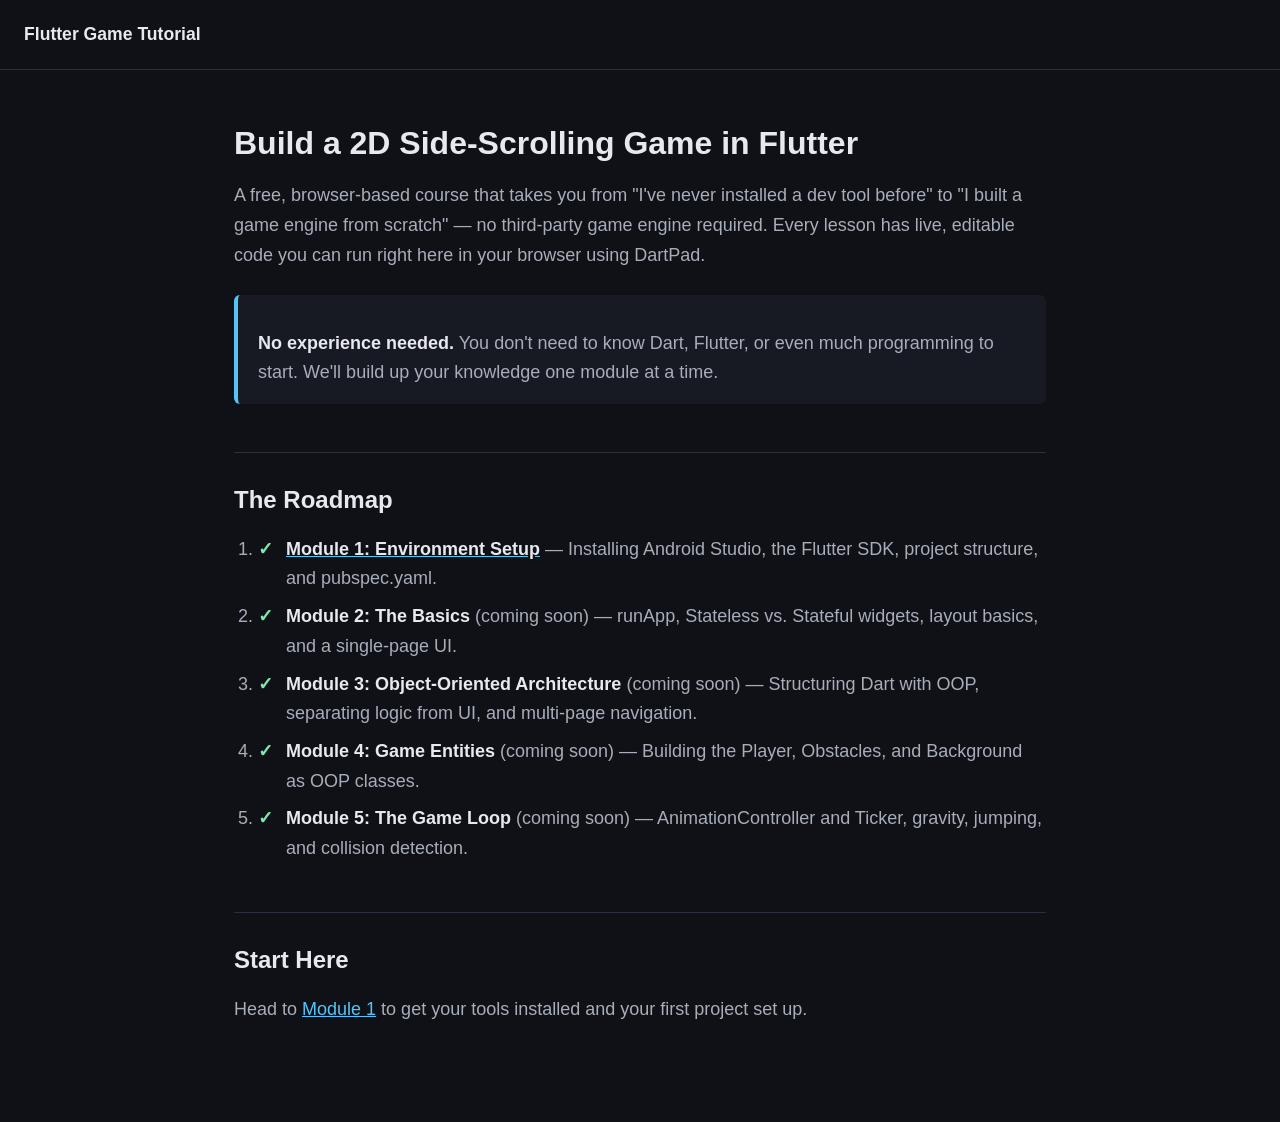
==== index.html @ 95cddd8e "Add site scaffold and Module 1: Environment Setup Adds the static site shell (landing page + shared " ====
<!DOCTYPE html>
<html lang="en">
<head>
  <meta charset="UTF-8" />
  <meta name="viewport" content="width=device-width, initial-scale=1.0" />
  <title>Build a 2D Game in Flutter — A Beginner's Tutorial Series</title>
  <link rel="stylesheet" href="assets/css/style.css" />
</head>
<body>
  <header class="site-header">
    <a href="index.html">Flutter Game Tutorial</a>
  </header>

  <main>
    <h1>Build a 2D Side-Scrolling Game in Flutter</h1>
    <p>
      A free, browser-based course that takes you from "I've never installed a dev tool before"
      to "I built a game engine from scratch" — no third-party game engine required. Every
      lesson has live, editable code you can run right here in your browser using DartPad.
    </p>

    <div class="callout">
      <p>
        <strong>No experience needed.</strong> You don't need to know Dart, Flutter, or even
        much programming to start. We'll build up your knowledge one module at a time.
      </p>
    </div>

    <h2>The Roadmap</h2>
    <ol class="checklist" style="list-style: decimal; padding-left: 1.5rem;">
      <li><a href="modules/module-1.html"><strong>Module 1: Environment Setup</strong></a> — Installing Android Studio, the Flutter SDK, project structure, and pubspec.yaml.</li>
      <li><strong>Module 2: The Basics</strong> (coming soon) — runApp, Stateless vs. Stateful widgets, layout basics, and a single-page UI.</li>
      <li><strong>Module 3: Object-Oriented Architecture</strong> (coming soon) — Structuring Dart with OOP, separating logic from UI, and multi-page navigation.</li>
      <li><strong>Module 4: Game Entities</strong> (coming soon) — Building the Player, Obstacles, and Background as OOP classes.</li>
      <li><strong>Module 5: The Game Loop</strong> (coming soon) — AnimationController and Ticker, gravity, jumping, and collision detection.</li>
    </ol>

    <h2>Start Here</h2>
    <p>
      Head to <a href="modules/module-1.html">Module 1</a> to get your tools installed and
      your first project set up.
    </p>
  </main>
</body>
</html>
---- assets/css/style.css ----
/* Shared styles for the Flutter Game Tutorial series */

:root {
  --bg: #0f1117;
  --surface: #171a23;
  --surface-alt: #1f2330;
  --text: #e7e9ee;
  --text-dim: #a8adba;
  --accent: #54c5f8;
  --accent-2: #7ee8b0;
  --warn: #ffcb6b;
  --border: #2b2f3d;
  --code-bg: #0b0d13;
  --max-width: 860px;
}

* {
  box-sizing: border-box;
}

body {
  margin: 0;
  background: var(--bg);
  color: var(--text);
  font-family: "Segoe UI", Roboto, Helvetica, Arial, sans-serif;
  line-height: 1.65;
  font-size: 18px;
}

header.site-header {
  border-bottom: 1px solid var(--border);
  padding: 1.25rem 1.5rem;
  display: flex;
  align-items: center;
  justify-content: space-between;
}

header.site-header a {
  color: var(--text);
  text-decoration: none;
  font-weight: 700;
  font-size: 1.1rem;
}

main {
  max-width: var(--max-width);
  margin: 0 auto;
  padding: 2rem 1.5rem 5rem;
}

h1, h2, h3 {
  line-height: 1.25;
}

h1 {
  font-size: 2rem;
  margin-bottom: 0.25rem;
}

h2 {
  font-size: 1.5rem;
  margin-top: 3rem;
  border-top: 1px solid var(--border);
  padding-top: 2rem;
}

h3 {
  font-size: 1.2rem;
  color: var(--accent);
}

.module-badge {
  display: inline-block;
  background: var(--surface-alt);
  color: var(--accent);
  padding: 0.25rem 0.75rem;
  border-radius: 999px;
  font-size: 0.85rem;
  font-weight: 600;
  letter-spacing: 0.03em;
  margin-bottom: 0.75rem;
}

p {
  color: var(--text-dim);
}

strong {
  color: var(--text);
}

a {
  color: var(--accent);
}

.callout {
  background: var(--surface);
  border-left: 4px solid var(--accent);
  border-radius: 6px;
  padding: 1rem 1.25rem;
  margin: 1.5rem 0;
}

.callout.analogy {
  border-left-color: var(--accent-2);
}

.callout.warning {
  border-left-color: var(--warn);
}

.callout p:last-child {
  margin-bottom: 0;
}

.screenshot-placeholder {
  border: 2px dashed var(--border);
  border-radius: 8px;
  padding: 2.5rem 1rem;
  text-align: center;
  color: var(--text-dim);
  font-style: italic;
  margin: 1.5rem 0;
  background: var(--surface);
}

code, pre {
  font-family: "Fira Code", "Consolas", monospace;
}

code {
  background: var(--code-bg);
  padding: 0.15rem 0.4rem;
  border-radius: 4px;
  font-size: 0.9em;
  color: var(--accent-2);
}

pre {
  background: var(--code-bg);
  border: 1px solid var(--border);
  border-radius: 8px;
  padding: 1.25rem;
  overflow-x: auto;
}

pre code {
  background: none;
  padding: 0;
  color: var(--text);
}

.dartpad-embed {
  margin: 1.5rem 0;
}

.dartpad-embed iframe {
  width: 100%;
  height: 600px;
  border: 1px solid var(--border);
  border-radius: 8px;
}

.file-note {
  display: inline-block;
  font-size: 0.85rem;
  font-weight: 700;
  text-transform: uppercase;
  letter-spacing: 0.04em;
  padding: 0.2rem 0.6rem;
  border-radius: 4px;
  margin-bottom: 0.5rem;
}

.file-note.new {
  background: rgba(126, 232, 176, 0.15);
  color: var(--accent-2);
}

.file-note.replace {
  background: rgba(255, 203, 106, 0.15);
  color: var(--warn);
}

.module-nav {
  display: flex;
  justify-content: space-between;
  margin-top: 4rem;
  padding-top: 1.5rem;
  border-top: 1px solid var(--border);
  font-size: 0.95rem;
}

.checklist {
  list-style: none;
  padding-left: 0;
}

.checklist li {
  padding-left: 1.75rem;
  position: relative;
  margin-bottom: 0.5rem;
  color: var(--text-dim);
}

.checklist li::before {
  content: "\2713";
  position: absolute;
  left: 0;
  color: var(--accent-2);
  font-weight: 700;
}
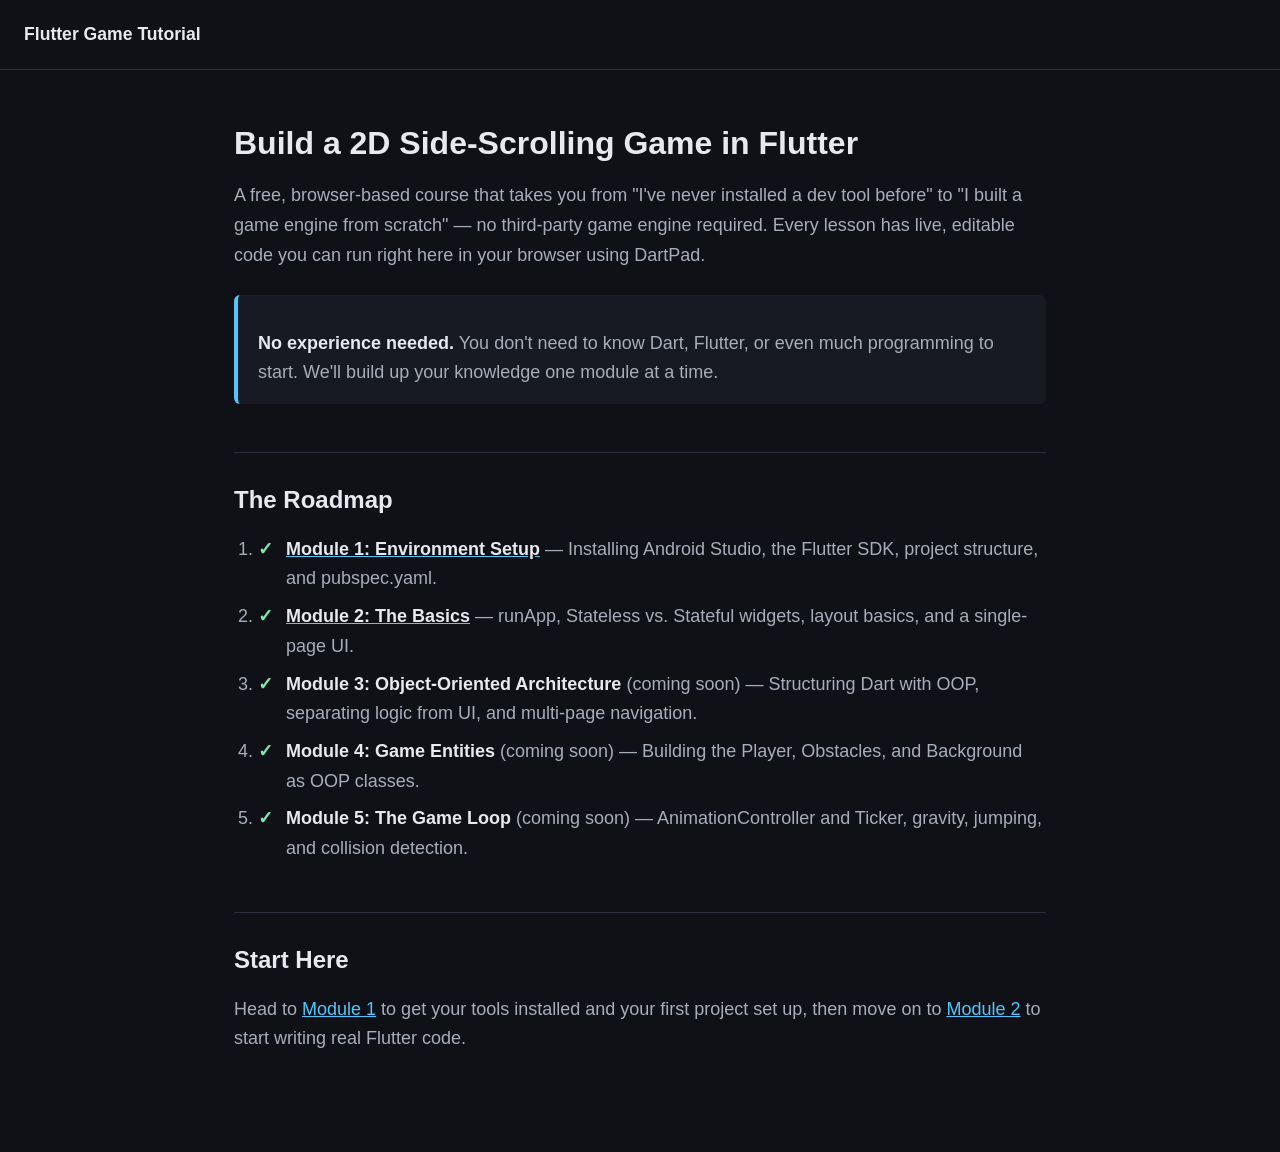
==== commit f25eceae: "Add Module 2: The Basics Covers runApp() and the widget tree, StatelessWidget, layout with Column/Ro" ====
--- a/index.html
+++ b/index.html
@@ -29,7 +29,7 @@
     <h2>The Roadmap</h2>
     <ol class="checklist" style="list-style: decimal; padding-left: 1.5rem;">
       <li><a href="modules/module-1.html"><strong>Module 1: Environment Setup</strong></a> — Installing Android Studio, the Flutter SDK, project structure, and pubspec.yaml.</li>
-      <li><strong>Module 2: The Basics</strong> (coming soon) — runApp, Stateless vs. Stateful widgets, layout basics, and a single-page UI.</li>
+      <li><a href="modules/module-2.html"><strong>Module 2: The Basics</strong></a> — runApp, Stateless vs. Stateful widgets, layout basics, and a single-page UI.</li>
       <li><strong>Module 3: Object-Oriented Architecture</strong> (coming soon) — Structuring Dart with OOP, separating logic from UI, and multi-page navigation.</li>
       <li><strong>Module 4: Game Entities</strong> (coming soon) — Building the Player, Obstacles, and Background as OOP classes.</li>
       <li><strong>Module 5: The Game Loop</strong> (coming soon) — AnimationController and Ticker, gravity, jumping, and collision detection.</li>
@@ -38,7 +38,8 @@
     <h2>Start Here</h2>
     <p>
       Head to <a href="modules/module-1.html">Module 1</a> to get your tools installed and
-      your first project set up.
+      your first project set up, then move on to <a href="modules/module-2.html">Module 2</a>
+      to start writing real Flutter code.
     </p>
   </main>
 </body>
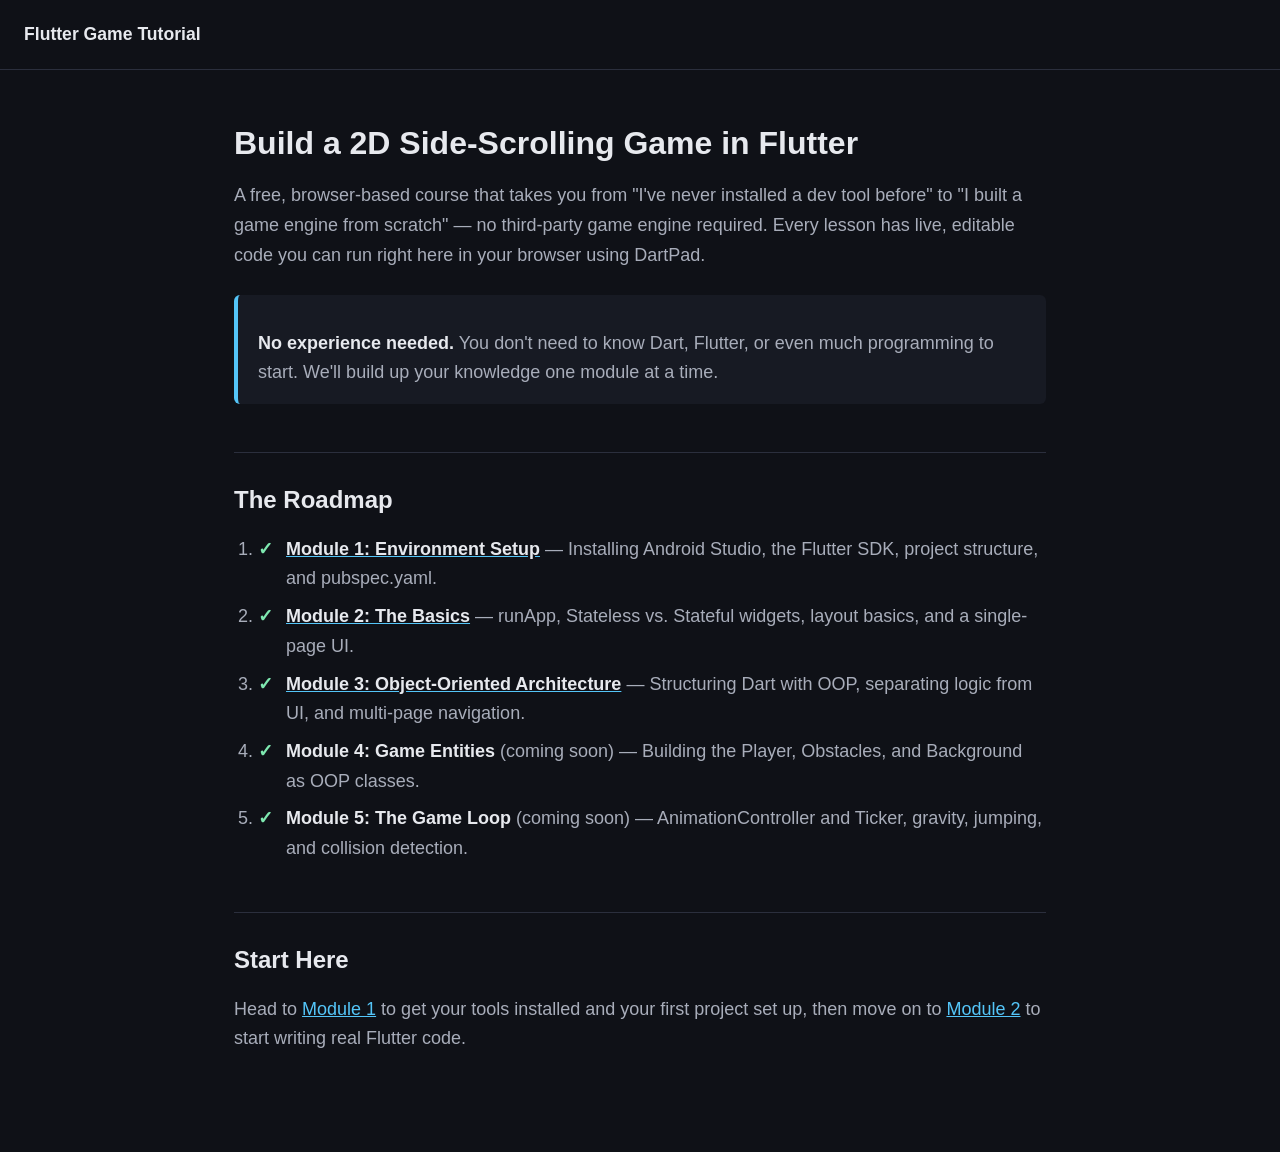
==== commit 48b1a60d: "Add Module 3: Object-Oriented Architecture Covers classes/objects, encapsulation, and separating gam" ====
--- a/index.html
+++ b/index.html
@@ -30,7 +30,7 @@
     <ol class="checklist" style="list-style: decimal; padding-left: 1.5rem;">
       <li><a href="modules/module-1.html"><strong>Module 1: Environment Setup</strong></a> — Installing Android Studio, the Flutter SDK, project structure, and pubspec.yaml.</li>
       <li><a href="modules/module-2.html"><strong>Module 2: The Basics</strong></a> — runApp, Stateless vs. Stateful widgets, layout basics, and a single-page UI.</li>
-      <li><strong>Module 3: Object-Oriented Architecture</strong> (coming soon) — Structuring Dart with OOP, separating logic from UI, and multi-page navigation.</li>
+      <li><a href="modules/module-3.html"><strong>Module 3: Object-Oriented Architecture</strong></a> — Structuring Dart with OOP, separating logic from UI, and multi-page navigation.</li>
       <li><strong>Module 4: Game Entities</strong> (coming soon) — Building the Player, Obstacles, and Background as OOP classes.</li>
       <li><strong>Module 5: The Game Loop</strong> (coming soon) — AnimationController and Ticker, gravity, jumping, and collision detection.</li>
     </ol>
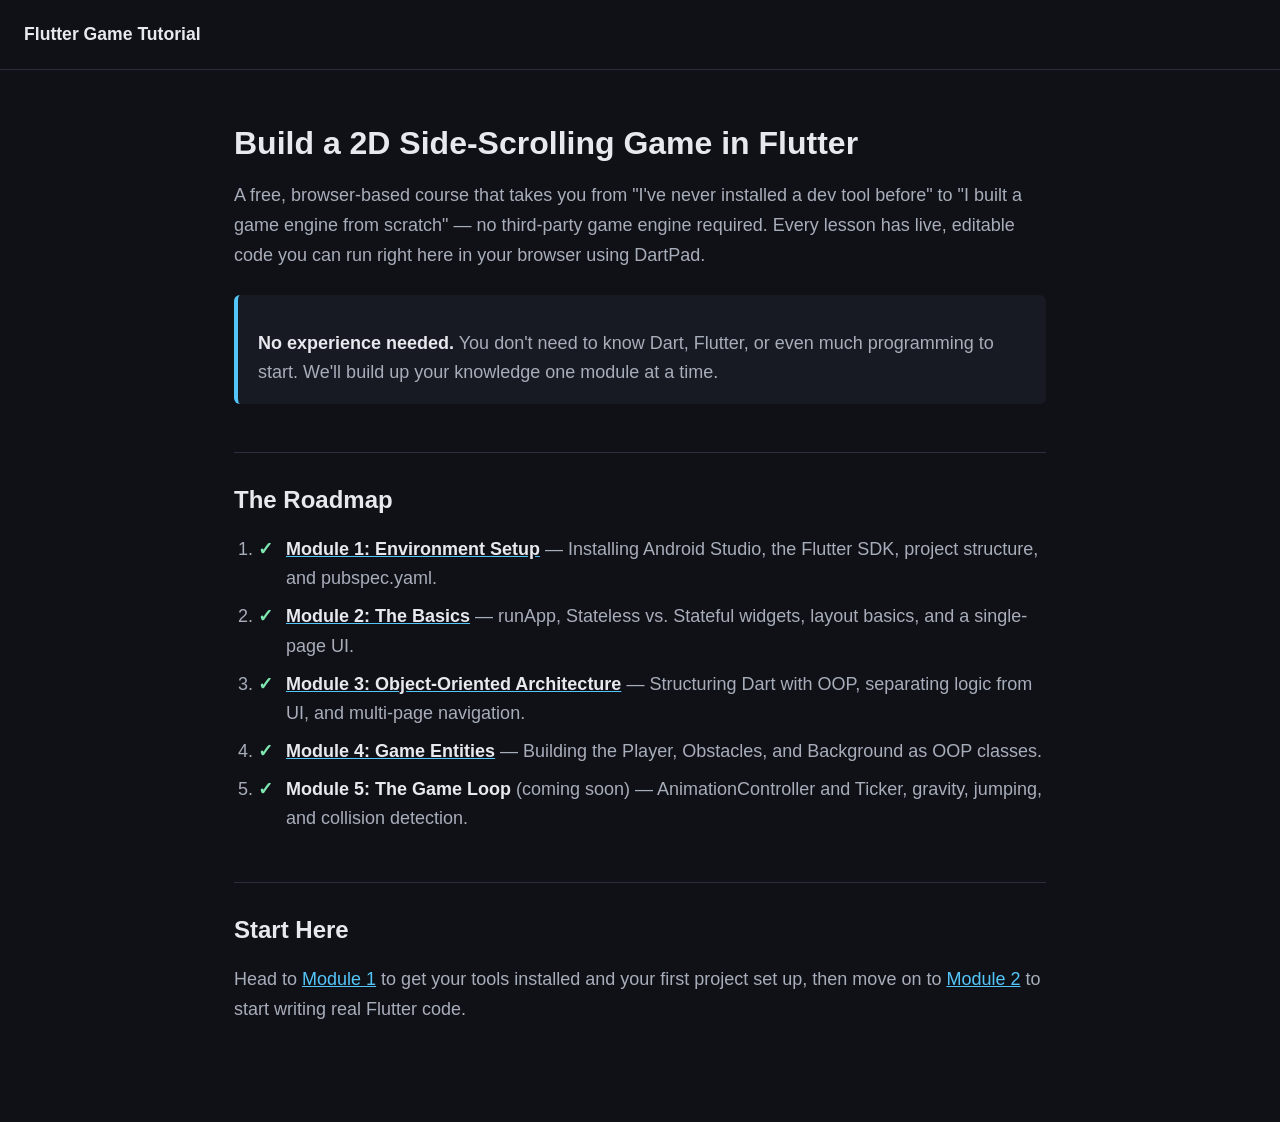
==== commit 52160712: "Add Module 4: Game Entities Builds the Player and Obstacle entities with CustomPaint/CustomPainter, " ====
--- a/index.html
+++ b/index.html
@@ -31,7 +31,7 @@
       <li><a href="modules/module-1.html"><strong>Module 1: Environment Setup</strong></a> — Installing Android Studio, the Flutter SDK, project structure, and pubspec.yaml.</li>
       <li><a href="modules/module-2.html"><strong>Module 2: The Basics</strong></a> — runApp, Stateless vs. Stateful widgets, layout basics, and a single-page UI.</li>
       <li><a href="modules/module-3.html"><strong>Module 3: Object-Oriented Architecture</strong></a> — Structuring Dart with OOP, separating logic from UI, and multi-page navigation.</li>
-      <li><strong>Module 4: Game Entities</strong> (coming soon) — Building the Player, Obstacles, and Background as OOP classes.</li>
+      <li><a href="modules/module-4.html"><strong>Module 4: Game Entities</strong></a> — Building the Player, Obstacles, and Background as OOP classes.</li>
       <li><strong>Module 5: The Game Loop</strong> (coming soon) — AnimationController and Ticker, gravity, jumping, and collision detection.</li>
     </ol>
 
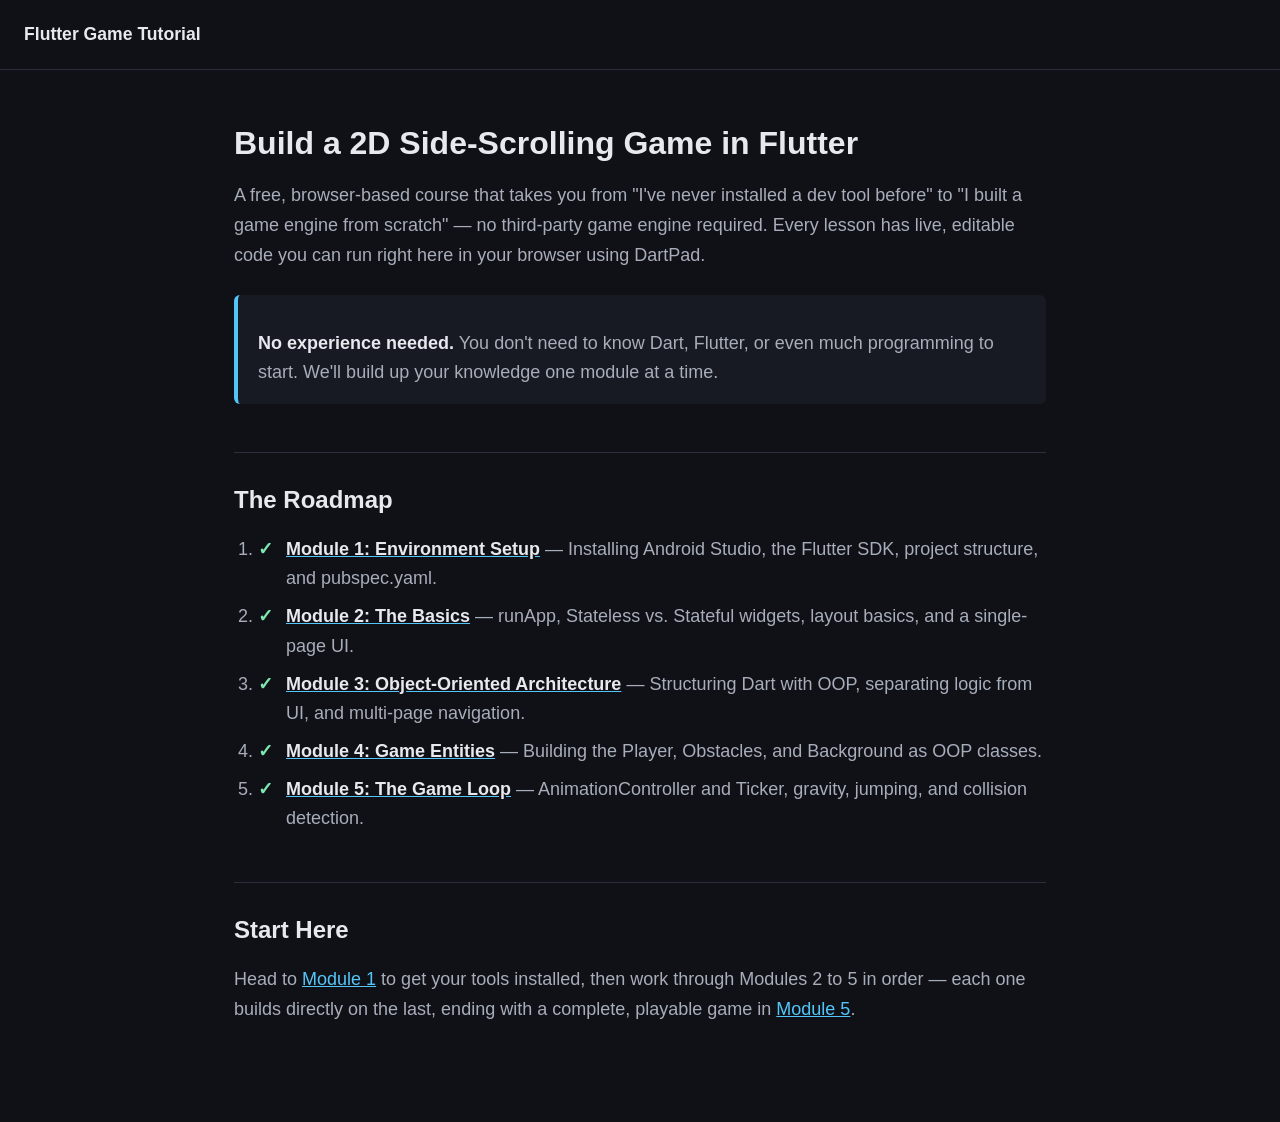
==== commit 6294e12e: "Add Module 5: The Game Loop Converts GameScreen to StatefulWidget driven by a raw Ticker (SingleTick" ====
--- a/index.html
+++ b/index.html
@@ -32,14 +32,14 @@
       <li><a href="modules/module-2.html"><strong>Module 2: The Basics</strong></a> — runApp, Stateless vs. Stateful widgets, layout basics, and a single-page UI.</li>
       <li><a href="modules/module-3.html"><strong>Module 3: Object-Oriented Architecture</strong></a> — Structuring Dart with OOP, separating logic from UI, and multi-page navigation.</li>
       <li><a href="modules/module-4.html"><strong>Module 4: Game Entities</strong></a> — Building the Player, Obstacles, and Background as OOP classes.</li>
-      <li><strong>Module 5: The Game Loop</strong> (coming soon) — AnimationController and Ticker, gravity, jumping, and collision detection.</li>
+      <li><a href="modules/module-5.html"><strong>Module 5: The Game Loop</strong></a> — AnimationController and Ticker, gravity, jumping, and collision detection.</li>
     </ol>
 
     <h2>Start Here</h2>
     <p>
-      Head to <a href="modules/module-1.html">Module 1</a> to get your tools installed and
-      your first project set up, then move on to <a href="modules/module-2.html">Module 2</a>
-      to start writing real Flutter code.
+      Head to <a href="modules/module-1.html">Module 1</a> to get your tools installed, then
+      work through Modules 2 to 5 in order — each one builds directly on the last, ending with
+      a complete, playable game in <a href="modules/module-5.html">Module 5</a>.
     </p>
   </main>
 </body>
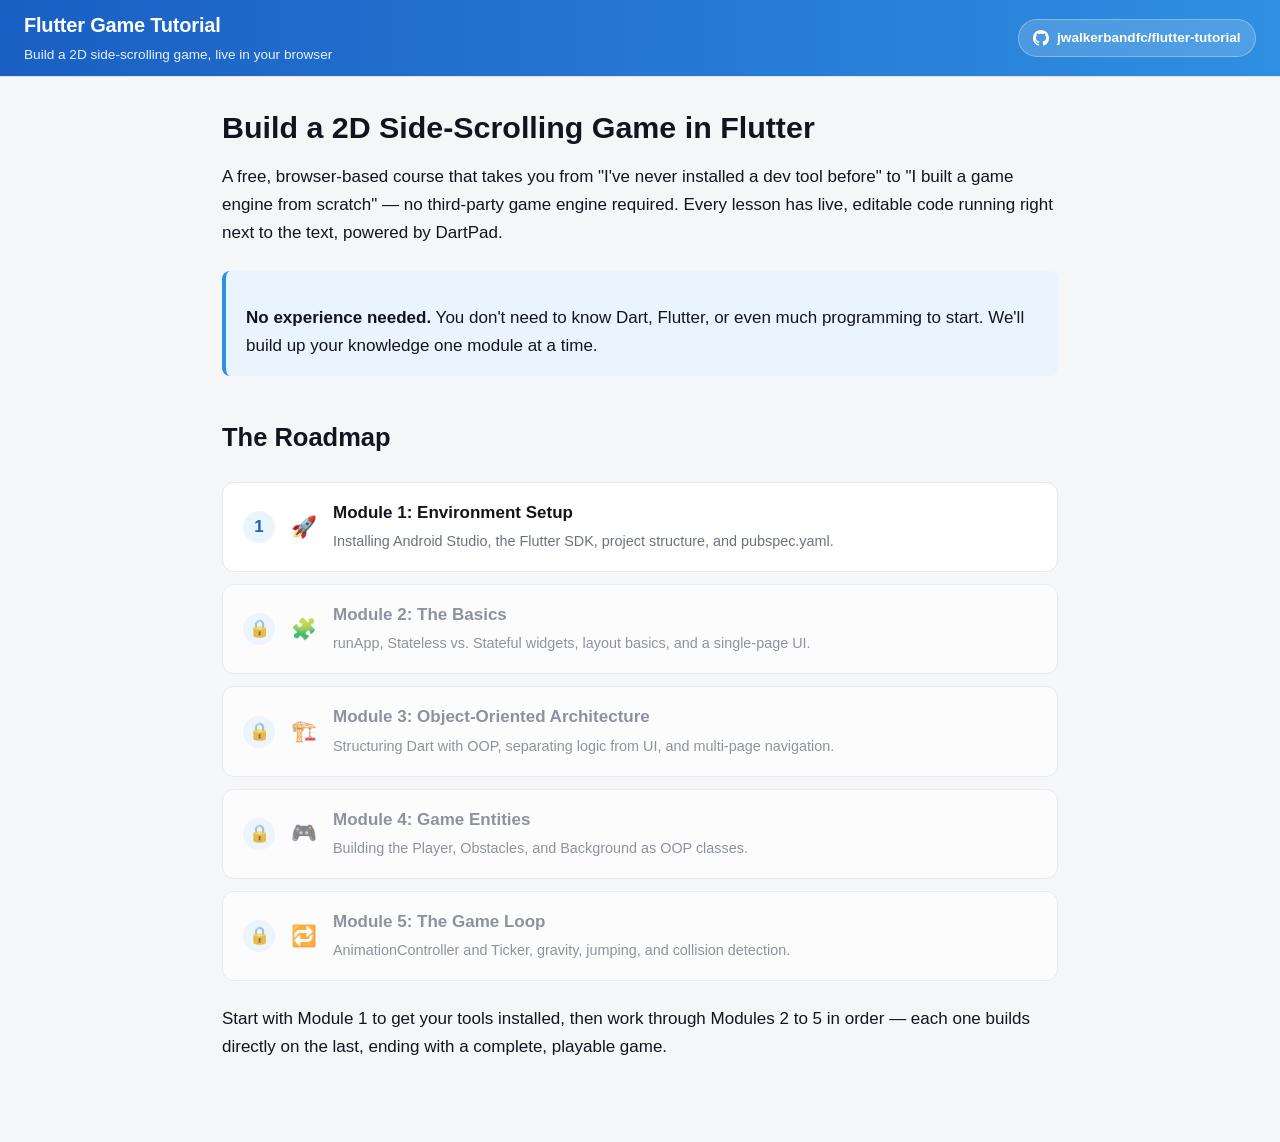
==== commit 18c587cf: "Redesign site as an app shell with sidebar, progress, and a live DartPad panel Replaces the flat dar" ====
--- a/index.html
+++ b/index.html
@@ -6,41 +6,49 @@
   <title>Build a 2D Game in Flutter — A Beginner's Tutorial Series</title>
   <link rel="stylesheet" href="assets/css/style.css" />
 </head>
-<body>
-  <header class="site-header">
-    <a href="index.html">Flutter Game Tutorial</a>
-  </header>
+<body data-root="">
+  <div class="app">
+    <header class="app-header" id="app-header-root"></header>
+    <div class="app-body">
+      <main class="content" style="max-width: 900px;">
+        <h1>Build a 2D Side-Scrolling Game in Flutter</h1>
+        <p>
+          A free, browser-based course that takes you from "I've never installed a dev tool before"
+          to "I built a game engine from scratch" — no third-party game engine required. Every
+          lesson has live, editable code running right next to the text, powered by DartPad.
+        </p>
 
-  <main>
-    <h1>Build a 2D Side-Scrolling Game in Flutter</h1>
-    <p>
-      A free, browser-based course that takes you from "I've never installed a dev tool before"
-      to "I built a game engine from scratch" — no third-party game engine required. Every
-      lesson has live, editable code you can run right here in your browser using DartPad.
-    </p>
+        <div class="callout">
+          <p>
+            <strong>No experience needed.</strong> You don't need to know Dart, Flutter, or even
+            much programming to start. We'll build up your knowledge one module at a time.
+          </p>
+        </div>
 
-    <div class="callout">
-      <p>
-        <strong>No experience needed.</strong> You don't need to know Dart, Flutter, or even
-        much programming to start. We'll build up your knowledge one module at a time.
-      </p>
+        <h2 style="border-top: none; padding-top: 0; margin-top: 2.5rem;">The Roadmap</h2>
+        <ul class="roadmap-list" id="roadmap-list"></ul>
+
+        <p>
+          Start with Module 1 to get your tools installed, then work through Modules 2 to 5 in
+          order — each one builds directly on the last, ending with a complete, playable game.
+        </p>
+      </main>
     </div>
+  </div>
 
-    <h2>The Roadmap</h2>
-    <ol class="checklist" style="list-style: decimal; padding-left: 1.5rem;">
-      <li><a href="modules/module-1.html"><strong>Module 1: Environment Setup</strong></a> — Installing Android Studio, the Flutter SDK, project structure, and pubspec.yaml.</li>
-      <li><a href="modules/module-2.html"><strong>Module 2: The Basics</strong></a> — runApp, Stateless vs. Stateful widgets, layout basics, and a single-page UI.</li>
-      <li><a href="modules/module-3.html"><strong>Module 3: Object-Oriented Architecture</strong></a> — Structuring Dart with OOP, separating logic from UI, and multi-page navigation.</li>
-      <li><a href="modules/module-4.html"><strong>Module 4: Game Entities</strong></a> — Building the Player, Obstacles, and Background as OOP classes.</li>
-      <li><a href="modules/module-5.html"><strong>Module 5: The Game Loop</strong></a> — AnimationController and Ticker, gravity, jumping, and collision detection.</li>
-    </ol>
-
-    <h2>Start Here</h2>
-    <p>
-      Head to <a href="modules/module-1.html">Module 1</a> to get your tools installed, then
-      work through Modules 2 to 5 in order — each one builds directly on the last, ending with
-      a complete, playable game in <a href="modules/module-5.html">Module 5</a>.
-    </p>
-  </main>
+  <script src="assets/js/lessons-data.js"></script>
+  <script src="assets/js/progress.js"></script>
+  <script src="assets/js/shell.js"></script>
+  <script>
+    window.FlutterTutorial.onShellReady = function () {
+      window.FlutterTutorial.renderRoadmap('roadmap-list', {
+        'module-1': 'Installing Android Studio, the Flutter SDK, project structure, and pubspec.yaml.',
+        'module-2': 'runApp, Stateless vs. Stateful widgets, layout basics, and a single-page UI.',
+        'module-3': 'Structuring Dart with OOP, separating logic from UI, and multi-page navigation.',
+        'module-4': 'Building the Player, Obstacles, and Background as OOP classes.',
+        'module-5': 'AnimationController and Ticker, gravity, jumping, and collision detection.',
+      });
+    };
+  </script>
 </body>
 </html>
--- a/assets/css/style.css
+++ b/assets/css/style.css
@@ -1,195 +1,638 @@
-/* Shared styles for the Flutter Game Tutorial series */
+/* Flutter Game Tutorial — app shell styles */
 
 :root {
-  --bg: #0f1117;
-  --surface: #171a23;
-  --surface-alt: #1f2330;
-  --text: #e7e9ee;
-  --text-dim: #a8adba;
-  --accent: #54c5f8;
-  --accent-2: #7ee8b0;
-  --warn: #ffcb6b;
-  --border: #2b2f3d;
+  --header-h: 76px;
+  --sidebar-w: 264px;
+  --dartpad-panel-h: 620px;
+
+  --blue-600: #1a5fc4;
+  --blue-500: #2f8fe0;
+  --blue-400: #4da3ff;
+  --blue-50: #eaf4ff;
+
+  --navy-950: #0b0f18;
+  --navy-900: #0f1520;
+  --navy-850: #131b29;
+  --navy-800: #18202e;
+  --navy-border: #232c3d;
+
+  --ink-900: #12151f;
+  --ink-700: #3a4152;
+  --ink-500: #6b7280;
+
+  --green-600: #16a34a;
+  --green-700: #15803d;
+  --green-50: #dcfce7;
+
+  --amber-500: #f5a623;
+  --amber-700: #92400e;
+  --amber-50: #fff8e1;
+
+  --purple-500: #8b5cf6;
+  --purple-700: #6d28d9;
+  --purple-50: #f3eefc;
+
   --code-bg: #0b0d13;
-  --max-width: 860px;
+  --code-border: #232a3a;
+
+  --page-bg: #f5f6f8;
+  --content-bg: #ffffff;
+  --border-soft: #e4e7ec;
 }
 
 * {
   box-sizing: border-box;
 }
 
+html,
 body {
   margin: 0;
-  background: var(--bg);
-  color: var(--text);
-  font-family: "Segoe UI", Roboto, Helvetica, Arial, sans-serif;
+}
+
+body {
+  background: var(--page-bg);
+  color: var(--ink-900);
+  font-family: -apple-system, "Segoe UI", Roboto, Helvetica, Arial, sans-serif;
   line-height: 1.65;
-  font-size: 18px;
-}
-
-header.site-header {
-  border-bottom: 1px solid var(--border);
-  padding: 1.25rem 1.5rem;
+  font-size: 17px;
+}
+
+a {
+  color: var(--blue-600);
+}
+
+.app {
+  min-height: 100vh;
+  display: flex;
+  flex-direction: column;
+}
+
+/* ---------- Header ---------- */
+
+.app-header {
+  height: var(--header-h);
+  background: linear-gradient(90deg, var(--blue-600), var(--blue-500));
+  color: #fff;
+  position: sticky;
+  top: 0;
+  z-index: 40;
+  box-shadow: 0 1px 0 rgba(0, 0, 0, 0.08);
+}
+
+.app-header-inner {
+  height: 100%;
+  max-width: 1400px;
+  margin: 0 auto;
+  padding: 0 1.5rem;
   display: flex;
   align-items: center;
   justify-content: space-between;
-}
-
-header.site-header a {
-  color: var(--text);
+  gap: 1rem;
+}
+
+.app-header-title {
+  font-weight: 800;
+  font-size: 1.25rem;
+  letter-spacing: -0.01em;
+}
+
+.app-header-subtitle {
+  font-size: 0.85rem;
+  opacity: 0.9;
+  margin-top: 0.1rem;
+}
+
+.app-header-repo {
+  display: flex;
+  align-items: center;
+  gap: 0.5rem;
+  color: #fff;
   text-decoration: none;
-  font-weight: 700;
-  font-size: 1.1rem;
-}
-
-main {
-  max-width: var(--max-width);
+  background: rgba(255, 255, 255, 0.16);
+  border: 1px solid rgba(255, 255, 255, 0.3);
+  padding: 0.45rem 0.9rem;
+  border-radius: 999px;
+  font-size: 0.85rem;
+  font-weight: 600;
+  white-space: nowrap;
+}
+
+.app-header-repo:hover {
+  background: rgba(255, 255, 255, 0.26);
+}
+
+/* ---------- Body layout ---------- */
+
+.app-body {
+  flex: 1;
+  display: flex;
+  align-items: flex-start;
+}
+
+/* ---------- Sidebar ---------- */
+
+.sidebar {
+  width: var(--sidebar-w);
+  flex: 0 0 var(--sidebar-w);
+  background: var(--navy-900);
+  color: #c4cbdb;
+  min-height: calc(100vh - var(--header-h));
+  position: sticky;
+  top: var(--header-h);
+  padding: 1.5rem 1.1rem;
+  border-right: 1px solid var(--navy-border);
+}
+
+.sidebar-heading {
+  text-transform: uppercase;
+  font-size: 0.75rem;
+  font-weight: 800;
+  letter-spacing: 0.08em;
+  color: #7c8aa8;
+  margin-bottom: 0.9rem;
+}
+
+.sidebar-progress {
+  margin-bottom: 1.25rem;
+}
+
+.sidebar-progress-track {
+  height: 6px;
+  border-radius: 999px;
+  background: var(--navy-800);
+  overflow: hidden;
+}
+
+.sidebar-progress-fill {
+  height: 100%;
+  background: linear-gradient(90deg, var(--blue-500), var(--green-600));
+  border-radius: 999px;
+  transition: width 0.3s ease;
+}
+
+.sidebar-progress-label {
+  margin-top: 0.5rem;
+  font-size: 0.78rem;
+  color: #8b93a7;
+}
+
+.lesson-list {
+  list-style: none;
+  margin: 0 0 1.25rem;
+  padding: 0;
+}
+
+.lesson-item {
+  margin-bottom: 0.3rem;
+  border-radius: 10px;
+}
+
+.lesson-item a,
+.lesson-item-disabled {
+  display: flex;
+  align-items: center;
+  gap: 0.6rem;
+  padding: 0.55rem 0.6rem;
+  border-radius: 10px;
+  text-decoration: none;
+  color: #c4cbdb;
+  font-size: 0.92rem;
+  font-weight: 600;
+}
+
+.lesson-item a:hover {
+  background: var(--navy-800);
+}
+
+.lesson-item.current a {
+  background: #16233a;
+  color: #fff;
+  box-shadow: inset 3px 0 0 var(--blue-400);
+}
+
+.lesson-item.complete a {
+  color: #d6f5e3;
+}
+
+.lesson-item.locked .lesson-item-disabled {
+  color: #55617a;
+  cursor: not-allowed;
+  opacity: 0.75;
+}
+
+.lesson-status {
+  flex: 0 0 auto;
+  width: 22px;
+  height: 22px;
+  border-radius: 999px;
+  display: inline-flex;
+  align-items: center;
+  justify-content: center;
+  font-size: 0.72rem;
+  font-weight: 800;
+}
+
+.lesson-number {
+  background: var(--navy-800);
+  border: 1px solid var(--navy-border);
+  color: #9fb3d6;
+}
+
+.lesson-check {
+  background: var(--green-600);
+  color: #fff;
+}
+
+.lesson-lock {
+  font-size: 0.85rem;
+}
+
+.lesson-icon {
+  flex: 0 0 auto;
+  font-size: 1rem;
+}
+
+.lesson-title {
+  flex: 1 1 auto;
+  min-width: 0;
+}
+
+.sidebar-reset {
+  width: 100%;
+  background: transparent;
+  border: 1px solid var(--navy-border);
+  color: #9fb3d6;
+  padding: 0.55rem 0.8rem;
+  border-radius: 8px;
+  font-size: 0.82rem;
+  font-weight: 600;
+  cursor: pointer;
+}
+
+.sidebar-reset:hover {
+  background: var(--navy-800);
+  color: #fff;
+}
+
+/* ---------- Content ---------- */
+
+.content {
+  flex: 1;
+  min-width: 0;
+  padding: 2rem 2rem 4rem;
+  max-width: 1400px;
   margin: 0 auto;
-  padding: 2rem 1.5rem 5rem;
-}
-
-h1, h2, h3 {
-  line-height: 1.25;
-}
-
-h1 {
-  font-size: 2rem;
-  margin-bottom: 0.25rem;
-}
-
-h2 {
-  font-size: 1.5rem;
-  margin-top: 3rem;
-  border-top: 1px solid var(--border);
-  padding-top: 2rem;
-}
-
-h3 {
-  font-size: 1.2rem;
-  color: var(--accent);
+  width: 100%;
+}
+
+.lesson-header-row {
+  display: flex;
+  align-items: flex-start;
+  justify-content: space-between;
+  gap: 1.5rem;
+  flex-wrap: wrap;
+  margin-bottom: 1.5rem;
 }
 
 .module-badge {
   display: inline-block;
-  background: var(--surface-alt);
-  color: var(--accent);
+  background: var(--blue-50);
+  color: var(--blue-600);
   padding: 0.25rem 0.75rem;
   border-radius: 999px;
+  font-size: 0.8rem;
+  font-weight: 700;
+  letter-spacing: 0.03em;
+  margin-bottom: 0.6rem;
+}
+
+.content h1 {
+  font-size: 1.9rem;
+  margin: 0;
+  line-height: 1.25;
+  color: var(--ink-900);
+}
+
+.lesson-tabs {
+  display: inline-flex;
+  background: var(--border-soft);
+  border-radius: 999px;
+  padding: 3px;
+  flex: 0 0 auto;
+}
+
+.tab-btn {
+  border: none;
+  background: transparent;
+  color: var(--ink-700);
+  font-weight: 700;
   font-size: 0.85rem;
+  padding: 0.45rem 1.1rem;
+  border-radius: 999px;
+  cursor: pointer;
+}
+
+.tab-btn.active {
+  background: var(--blue-600);
+  color: #fff;
+}
+
+/* ---------- Split view ---------- */
+
+.content-split {
+  display: flex;
+  align-items: flex-start;
+  gap: 2rem;
+}
+
+.lesson-pane {
+  flex: 1 1 58%;
+  min-width: 0;
+  background: var(--content-bg);
+  border: 1px solid var(--border-soft);
+  border-radius: 14px;
+  padding: 1.75rem 2rem 2.25rem;
+}
+
+.lesson-pane p {
+  color: var(--ink-700);
+}
+
+.lesson-pane h2 {
+  font-size: 1.4rem;
+  margin-top: 2.5rem;
+  padding-top: 1.75rem;
+  border-top: 1px solid var(--border-soft);
+  color: var(--ink-900);
+}
+
+.lesson-pane h2:first-of-type {
+  margin-top: 1.5rem;
+  padding-top: 0;
+  border-top: none;
+}
+
+.lesson-pane h3 {
+  font-size: 1.15rem;
+  color: var(--blue-600);
+  margin-top: 2rem;
+}
+
+.lesson-pane strong {
+  color: var(--ink-900);
+}
+
+.dartpad-pane {
+  flex: 1 1 42%;
+  min-width: 0;
+  position: sticky;
+  top: calc(var(--header-h) + 1.25rem);
+}
+
+.dartpad-panel {
+  background: var(--navy-900);
+  border: 1px solid var(--navy-border);
+  border-radius: 14px;
+  overflow: hidden;
+  box-shadow: 0 10px 30px rgba(15, 21, 32, 0.25);
+}
+
+.dartpad-panel-header {
+  display: flex;
+  align-items: center;
+  justify-content: space-between;
+  padding: 0.85rem 1.1rem;
+  background: var(--navy-850);
+  border-bottom: 1px solid var(--navy-border);
+}
+
+.dartpad-panel-title {
+  color: #fff;
+  font-weight: 700;
+  font-size: 0.92rem;
+}
+
+.dartpad-status {
+  display: inline-flex;
+  align-items: center;
+  gap: 0.4rem;
+  font-size: 0.8rem;
+  color: #9fb3d6;
+}
+
+.status-dot {
+  width: 8px;
+  height: 8px;
+  border-radius: 999px;
+  background: var(--green-600);
+  display: inline-block;
+}
+
+.dartpad-panel-label {
+  padding: 0.6rem 1.1rem 0;
+  color: #9fb3d6;
+  font-size: 0.8rem;
   font-weight: 600;
-  letter-spacing: 0.03em;
-  margin-bottom: 0.75rem;
-}
-
-p {
-  color: var(--text-dim);
-}
-
-strong {
-  color: var(--text);
-}
-
-a {
-  color: var(--accent);
-}
+  min-height: 1.2em;
+}
+
+.dartpad-panel iframe {
+  width: 100%;
+  height: var(--dartpad-panel-h);
+  border: 0;
+  display: block;
+  margin-top: 0.6rem;
+}
+
+.dartpad-panel-footer {
+  display: flex;
+  gap: 0.6rem;
+  padding: 0.85rem 1.1rem;
+  border-top: 1px solid var(--navy-border);
+  background: var(--navy-850);
+}
+
+/* ---------- Buttons ---------- */
+
+.btn {
+  display: inline-flex;
+  align-items: center;
+  gap: 0.4rem;
+  border: none;
+  border-radius: 999px;
+  font-weight: 700;
+  font-size: 0.85rem;
+  padding: 0.55rem 1.1rem;
+  cursor: pointer;
+  text-decoration: none;
+}
+
+.btn-green {
+  background: var(--green-600);
+  color: #fff;
+}
+
+.btn-green:hover {
+  background: var(--green-700);
+}
+
+.btn-ghost {
+  background: transparent;
+  color: #c4cbdb;
+  border: 1px solid var(--navy-border);
+}
+
+.btn-ghost:hover {
+  background: var(--navy-800);
+}
+
+.btn-outline {
+  background: transparent;
+  color: #dbe6f9;
+  border: 1px solid var(--navy-border);
+}
+
+.btn-outline:hover {
+  background: var(--navy-800);
+}
+
+.lesson-footer-actions {
+  margin-top: 2rem;
+  padding-top: 1.5rem;
+  border-top: 1px solid var(--border-soft);
+  display: flex;
+  justify-content: flex-end;
+}
+
+/* ---------- Callouts ---------- */
 
 .callout {
-  background: var(--surface);
-  border-left: 4px solid var(--accent);
-  border-radius: 6px;
+  background: var(--blue-50);
+  border-left: 4px solid var(--blue-500);
+  border-radius: 8px;
   padding: 1rem 1.25rem;
   margin: 1.5rem 0;
 }
 
-.callout.analogy {
-  border-left-color: var(--accent-2);
-}
-
-.callout.warning {
-  border-left-color: var(--warn);
-}
-
 .callout p:last-child {
   margin-bottom: 0;
 }
 
+.callout.analogy {
+  background: var(--purple-50);
+  border-left-color: var(--purple-500);
+}
+
+.callout.analogy strong:first-child {
+  color: var(--purple-700);
+}
+
+.callout.warning {
+  background: var(--amber-50);
+  border-left-color: var(--amber-500);
+}
+
+.callout.warning strong:first-child {
+  color: var(--amber-700);
+}
+
 .screenshot-placeholder {
-  border: 2px dashed var(--border);
+  border: 2px dashed var(--border-soft);
   border-radius: 8px;
   padding: 2.5rem 1rem;
   text-align: center;
-  color: var(--text-dim);
+  color: var(--ink-500);
   font-style: italic;
   margin: 1.5rem 0;
-  background: var(--surface);
-}
-
-code, pre {
+  background: #fafbfc;
+}
+
+/* ---------- Code ---------- */
+
+code,
+pre {
   font-family: "Fira Code", "Consolas", monospace;
 }
 
 code {
   background: var(--code-bg);
+  color: #7ee8b0;
   padding: 0.15rem 0.4rem;
   border-radius: 4px;
-  font-size: 0.9em;
-  color: var(--accent-2);
+  font-size: 0.88em;
 }
 
 pre {
   background: var(--code-bg);
-  border: 1px solid var(--border);
-  border-radius: 8px;
-  padding: 1.25rem;
+  border: 1px solid var(--code-border);
+  border-radius: 10px;
+  padding: 1.1rem 1.25rem;
   overflow-x: auto;
+  box-shadow: 0 4px 14px rgba(15, 21, 32, 0.08);
 }
 
 pre code {
   background: none;
   padding: 0;
-  color: var(--text);
-}
-
-.dartpad-embed {
-  margin: 1.5rem 0;
-}
-
-.dartpad-embed iframe {
-  width: 100%;
-  height: 600px;
-  border: 1px solid var(--border);
-  border-radius: 8px;
+  color: #e7e9ee;
+}
+
+/* ---------- Example blocks ---------- */
+
+.example-block {
+  margin: 1.25rem 0 1.75rem;
+}
+
+.example-toolbar {
+  display: flex;
+  align-items: center;
+  justify-content: space-between;
+  flex-wrap: wrap;
+  gap: 0.6rem;
+  margin-bottom: 0.6rem;
 }
 
 .file-note {
   display: inline-block;
-  font-size: 0.85rem;
+  font-size: 0.78rem;
   font-weight: 700;
   text-transform: uppercase;
-  letter-spacing: 0.04em;
+  letter-spacing: 0.03em;
   padding: 0.2rem 0.6rem;
   border-radius: 4px;
-  margin-bottom: 0.5rem;
 }
 
 .file-note.new {
-  background: rgba(126, 232, 176, 0.15);
-  color: var(--accent-2);
+  background: var(--green-50);
+  color: var(--green-700);
 }
 
 .file-note.replace {
-  background: rgba(255, 203, 106, 0.15);
-  color: var(--warn);
-}
-
-.module-nav {
-  display: flex;
-  justify-content: space-between;
-  margin-top: 4rem;
-  padding-top: 1.5rem;
-  border-top: 1px solid var(--border);
-  font-size: 0.95rem;
-}
+  background: var(--amber-50);
+  color: var(--amber-700);
+}
+
+.run-in-panel-btn {
+  border: 1px solid var(--blue-500);
+  background: #fff;
+  color: var(--blue-600);
+  border-radius: 999px;
+  font-size: 0.8rem;
+  font-weight: 700;
+  padding: 0.4rem 0.9rem;
+  cursor: pointer;
+}
+
+.run-in-panel-btn:hover {
+  background: var(--blue-50);
+}
+
+.run-in-panel-btn.active {
+  background: var(--blue-600);
+  color: #fff;
+}
+
+/* ---------- Checklist / nav ---------- */
 
 .checklist {
   list-style: none;
@@ -200,13 +643,137 @@
   padding-left: 1.75rem;
   position: relative;
   margin-bottom: 0.5rem;
-  color: var(--text-dim);
+  color: var(--ink-700);
 }
 
 .checklist li::before {
   content: "\2713";
   position: absolute;
   left: 0;
-  color: var(--accent-2);
+  color: var(--green-600);
   font-weight: 700;
 }
+
+.module-nav {
+  display: flex;
+  justify-content: space-between;
+  gap: 1rem;
+  flex-wrap: wrap;
+  margin: 2rem auto 0;
+  max-width: 1400px;
+  font-size: 0.95rem;
+}
+
+.module-nav a {
+  font-weight: 600;
+  text-decoration: none;
+}
+
+/* ---------- Roadmap (index page) ---------- */
+
+.roadmap-list {
+  list-style: none;
+  padding: 0;
+  margin: 1.5rem 0;
+  display: flex;
+  flex-direction: column;
+  gap: 0.75rem;
+}
+
+.roadmap-item {
+  display: flex;
+  align-items: center;
+  gap: 1rem;
+  background: var(--content-bg);
+  border: 1px solid var(--border-soft);
+  border-radius: 12px;
+  padding: 1rem 1.25rem;
+  text-decoration: none;
+  color: var(--ink-900);
+}
+
+.roadmap-item:hover {
+  border-color: var(--blue-400);
+}
+
+.roadmap-item.locked {
+  color: var(--ink-500);
+  cursor: not-allowed;
+  opacity: 0.75;
+}
+
+.roadmap-status {
+  flex: 0 0 auto;
+  width: 32px;
+  height: 32px;
+  border-radius: 999px;
+  display: inline-flex;
+  align-items: center;
+  justify-content: center;
+  font-weight: 800;
+  background: var(--blue-50);
+  color: var(--blue-600);
+}
+
+.roadmap-item.complete .roadmap-status {
+  background: var(--green-600);
+  color: #fff;
+}
+
+.roadmap-icon {
+  font-size: 1.3rem;
+}
+
+.roadmap-text {
+  flex: 1 1 auto;
+  min-width: 0;
+}
+
+.roadmap-text strong {
+  display: block;
+}
+
+.roadmap-text span {
+  color: var(--ink-500);
+  font-size: 0.9rem;
+}
+
+/* ---------- Responsive ---------- */
+
+@media (max-width: 980px) {
+  .content-split {
+    flex-direction: column;
+  }
+
+  .dartpad-pane {
+    position: static;
+    width: 100%;
+  }
+
+  .dartpad-panel iframe {
+    height: 480px;
+  }
+}
+
+@media (max-width: 760px) {
+  .app-body {
+    flex-direction: column;
+  }
+
+  .sidebar {
+    width: 100%;
+    flex: none;
+    position: static;
+    min-height: 0;
+    border-right: none;
+    border-bottom: 1px solid var(--navy-border);
+  }
+
+  .content {
+    padding: 1.25rem 1.25rem 3rem;
+  }
+
+  .lesson-pane {
+    padding: 1.25rem 1.25rem 1.75rem;
+  }
+}
